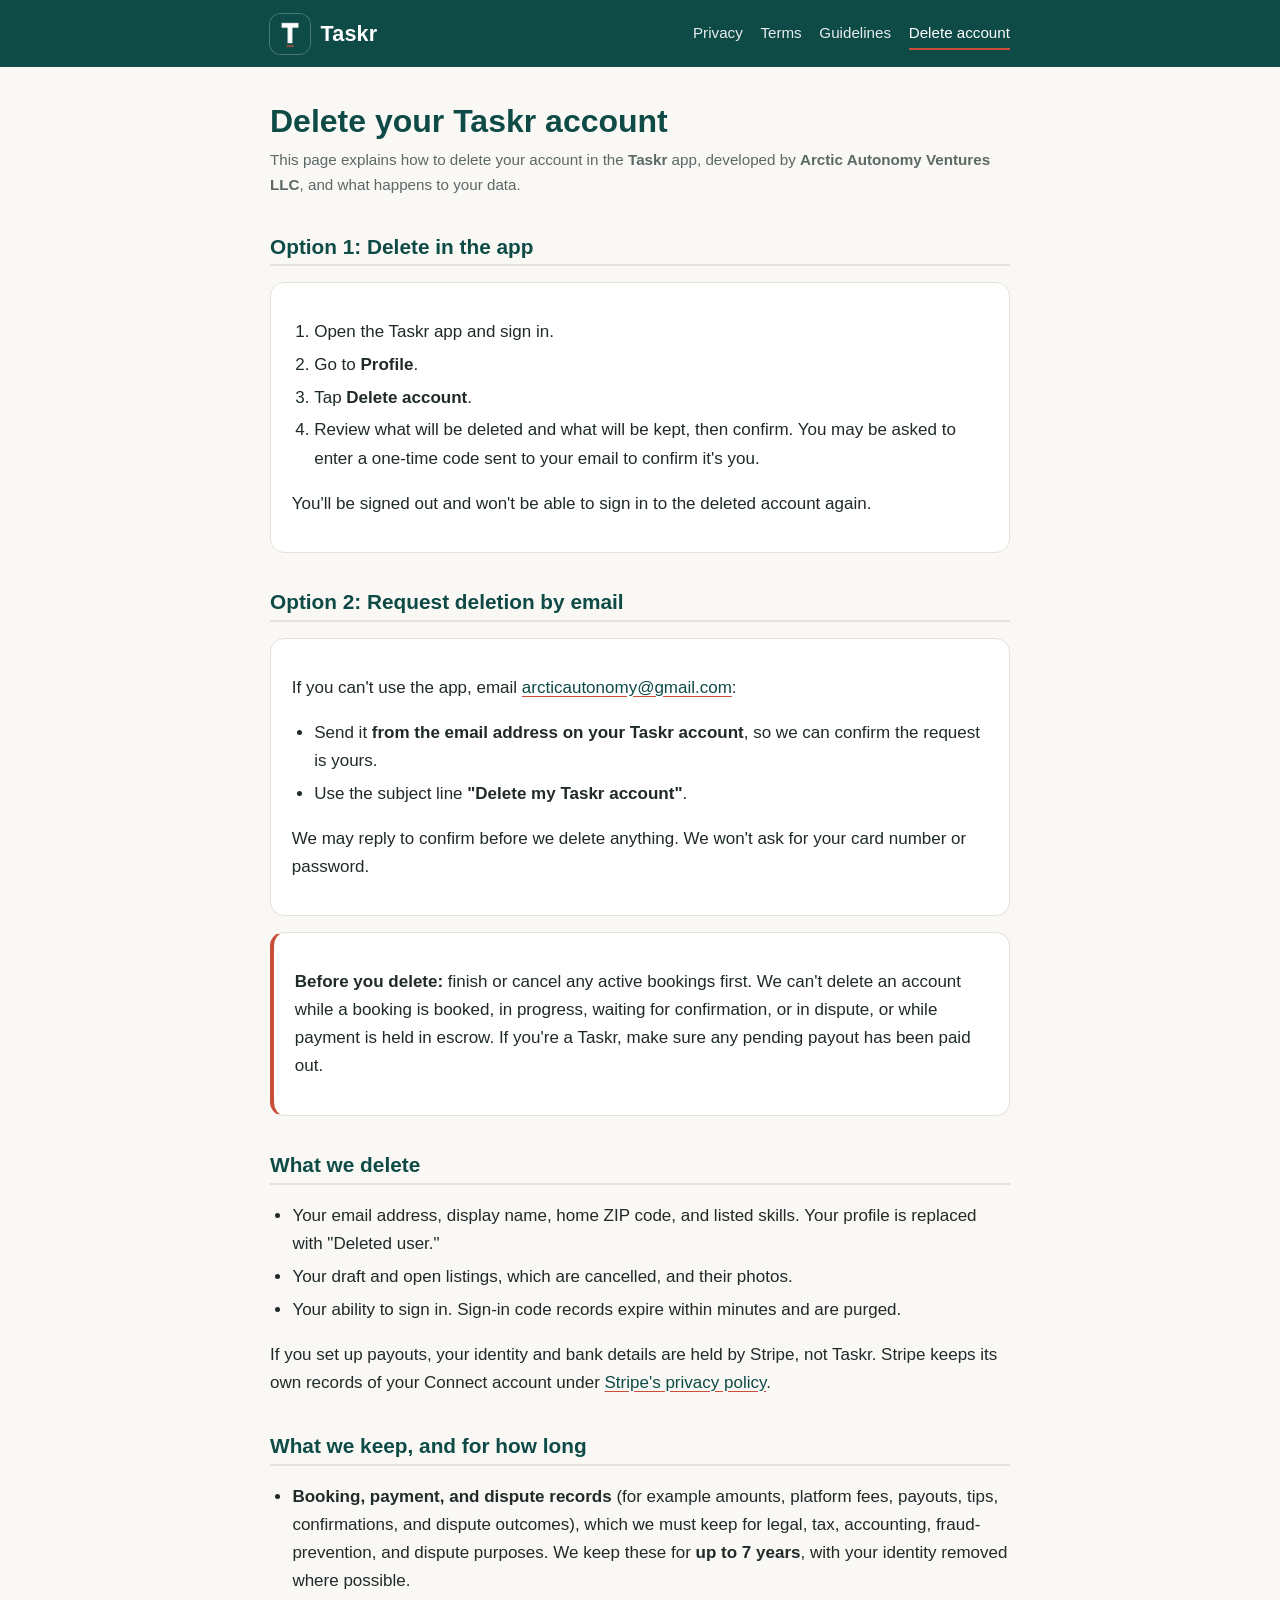
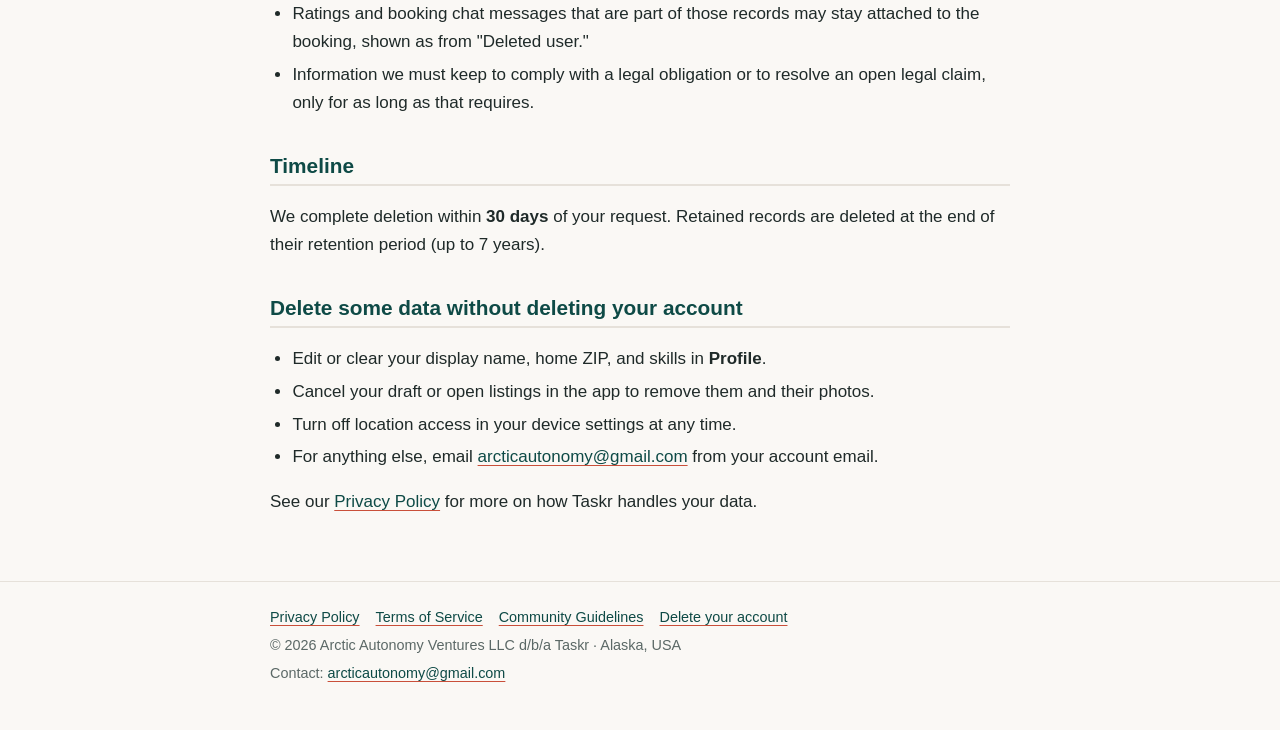
==== delete-account/index.html @ 1035c34d "Taskr public site: landing, privacy, terms, guidelines, delete-account" ====
<!doctype html>
<html lang="en">
<head>
<meta charset="utf-8">
<meta name="viewport" content="width=device-width, initial-scale=1">
<title>Delete your account | Taskr</title>
<meta name="description" content="How to delete your Taskr account and what happens to your data.">
<link rel="canonical" href="https://taskrak.com/delete-account">
<meta name="theme-color" content="#0E4A46">
<link rel="icon" href="../favicon.ico" sizes="any">
<link rel="icon" type="image/png" sizes="32x32" href="../assets/favicon-32.png">
<link rel="apple-touch-icon" href="../assets/apple-touch-icon.png">
<link rel="stylesheet" href="../assets/style.css">
</head>
<body>
<a class="skip" href="#main">Skip to content</a>
<header class="site-header">
  <div class="wrap">
    <a class="brand" href="../"><img src="../assets/logo-96.png" alt="" width="40" height="40">Taskr</a>
    <nav class="site-nav" aria-label="Site"><a href="../privacy/">Privacy</a><a href="../terms/">Terms</a><a href="../guidelines/">Guidelines</a><a href="../delete-account/" aria-current="page">Delete account</a></nav>
  </div>
</header>
<main id="main">
  <div class="wrap">

<h1>Delete your Taskr account</h1>
<p class="meta">This page explains how to delete your account in the <strong>Taskr</strong> app, developed by <strong>Arctic Autonomy Ventures LLC</strong>, and what happens to your data.</p>

<h2>Option 1: Delete in the app</h2>
<div class="card">
<ol>
  <li>Open the Taskr app and sign in.</li>
  <li>Go to <strong>Profile</strong>.</li>
  <li>Tap <strong>Delete account</strong>.</li>
  <li>Review what will be deleted and what will be kept, then confirm. You may be asked to enter a one-time code sent to your email to confirm it's you.</li>
</ol>
<p>You'll be signed out and won't be able to sign in to the deleted account again.</p>
</div>

<h2>Option 2: Request deletion by email</h2>
<div class="card">
<p>If you can't use the app, email <a href="mailto:arcticautonomy@gmail.com?subject=Delete%20my%20Taskr%20account">arcticautonomy@gmail.com</a>:</p>
<ul>
  <li>Send it <strong>from the email address on your Taskr account</strong>, so we can confirm the request is yours.</li>
  <li>Use the subject line <strong>"Delete my Taskr account"</strong>.</li>
</ul>
<p>We may reply to confirm before we delete anything. We won't ask for your card number or password.</p>
</div>

<div class="card callout">
<p><strong>Before you delete:</strong> finish or cancel any active bookings first. We can't delete an account while a booking is booked, in progress, waiting for confirmation, or in dispute, or while payment is held in escrow. If you're a Taskr, make sure any pending payout has been paid out.</p>
</div>

<h2>What we delete</h2>
<ul>
  <li>Your email address, display name, home ZIP code, and listed skills. Your profile is replaced with "Deleted user."</li>
  <li>Your draft and open listings, which are cancelled, and their photos.</li>
  <li>Your ability to sign in. Sign-in code records expire within minutes and are purged.</li>
</ul>
<p>If you set up payouts, your identity and bank details are held by Stripe, not Taskr. Stripe keeps its own records of your Connect account under <a href="https://stripe.com/privacy" rel="noopener">Stripe's privacy policy</a>.</p>

<h2>What we keep, and for how long</h2>
<ul>
  <li><strong>Booking, payment, and dispute records</strong> (for example amounts, platform fees, payouts, tips, confirmations, and dispute outcomes), which we must keep for legal, tax, accounting, fraud-prevention, and dispute purposes. We keep these for <strong>up to 7 years</strong>, with your identity removed where possible.</li>
  <li>Ratings and booking chat messages that are part of those records may stay attached to the booking, shown as from "Deleted user."</li>
  <li>Information we must keep to comply with a legal obligation or to resolve an open legal claim, only for as long as that requires.</li>
</ul>

<h2>Timeline</h2>
<p>We complete deletion within <strong>30 days</strong> of your request. Retained records are deleted at the end of their retention period (up to 7 years).</p>

<h2>Delete some data without deleting your account</h2>
<ul>
  <li>Edit or clear your display name, home ZIP, and skills in <strong>Profile</strong>.</li>
  <li>Cancel your draft or open listings in the app to remove them and their photos.</li>
  <li>Turn off location access in your device settings at any time.</li>
  <li>For anything else, email <a href="mailto:arcticautonomy@gmail.com">arcticautonomy@gmail.com</a> from your account email.</li>
</ul>

<p>See our <a href="../privacy/">Privacy Policy</a> for more on how Taskr handles your data.</p>

  </div>
</main>
<footer class="site-footer">
  <div class="wrap">
    <nav aria-label="Footer"><a href="../privacy/">Privacy Policy</a><a href="../terms/">Terms of Service</a><a href="../guidelines/">Community Guidelines</a><a href="../delete-account/">Delete your account</a></nav>
    <p>&copy; 2026 Arctic Autonomy Ventures LLC d/b/a Taskr &middot; Alaska, USA</p>
    <p>Contact: <a href="mailto:arcticautonomy@gmail.com">arcticautonomy@gmail.com</a></p>
  </div>
</footer>
</body>
</html>
---- assets/style.css ----
:root{
  --teal:#0E4A46; --teal-dark:#0a3835; --coral:#C94F3A;
  --ink:#1f2a29; --muted:#5b6866; --bg:#faf8f5; --card:#ffffff; --line:#e6e1da;
}
*{box-sizing:border-box}
html{-webkit-text-size-adjust:100%}
body{margin:0;background:var(--bg);color:var(--ink);
  font-family:-apple-system,BlinkMacSystemFont,"Segoe UI",Roboto,"Helvetica Neue",Arial,sans-serif;
  font-size:17px;line-height:1.65}
a{color:var(--teal);text-decoration-color:var(--coral);text-underline-offset:3px}
a:hover{color:var(--coral)}
.skip{position:absolute;left:-999px}
.skip:focus{left:1rem;top:1rem;background:#fff;padding:.5rem 1rem;z-index:10}
.site-header{background:var(--teal);color:#fff}
.site-header .wrap{display:flex;align-items:center;justify-content:space-between;gap:1rem;flex-wrap:wrap;padding-top:.85rem;padding-bottom:.85rem}
.brand{display:flex;align-items:center;gap:.65rem;color:#fff;text-decoration:none;font-weight:700;font-size:1.35rem;letter-spacing:.2px}
.brand:hover{color:#fff}
.brand img{width:40px;height:40px;border-radius:11px;box-shadow:0 0 0 1px rgba(255,255,255,.25)}
.site-nav{display:flex;gap:1.1rem;flex-wrap:wrap}
.site-nav a{color:#fff;text-decoration:none;font-size:.95rem;opacity:.9;padding:.2rem 0;border-bottom:2px solid transparent}
.site-nav a:hover,.site-nav a[aria-current=page]{opacity:1;border-bottom-color:var(--coral)}
.wrap{max-width:780px;margin:0 auto;padding-left:1.25rem;padding-right:1.25rem}
main{padding:2rem 0 3rem}
h1{font-size:2rem;line-height:1.2;margin:.2rem 0 .4rem;color:var(--teal)}
h2{font-size:1.3rem;line-height:1.3;margin:2.2rem 0 .6rem;color:var(--teal);padding-bottom:.3rem;border-bottom:2px solid var(--line)}
h3{font-size:1.05rem;margin:1.4rem 0 .4rem}
h1+.meta{margin-top:0}
.meta{color:var(--muted);font-size:.95rem;margin:.2rem 0 1.5rem}
.meta p{margin:.1rem 0}
ul,ol{padding-left:1.4rem}
li{margin:.3rem 0}
.card{background:var(--card);border:1px solid var(--line);border-radius:14px;padding:1.1rem 1.3rem;margin:1rem 0}
.callout{border-left:4px solid var(--coral)}
.caps{text-transform:none}
.hero{text-align:center;padding:1.5rem 0 1rem}
.hero img{width:112px;height:112px;border-radius:28px;box-shadow:0 6px 20px rgba(14,74,70,.25)}
.hero h1{font-size:2.3rem;margin-top:1rem}
.hero p.lead{font-size:1.15rem;color:var(--muted);max-width:560px;margin:.4rem auto 0}
.links{display:grid;grid-template-columns:repeat(auto-fit,minmax(200px,1fr));gap:1rem;margin:2rem 0}
.links a{display:block;background:var(--card);border:1px solid var(--line);border-radius:14px;padding:1rem 1.2rem;text-decoration:none;color:var(--ink)}
.links a strong{display:block;color:var(--teal);font-size:1.05rem;margin-bottom:.2rem}
.links a span{color:var(--muted);font-size:.93rem}
.links a:hover{border-color:var(--coral)}
.site-footer{border-top:1px solid var(--line);color:var(--muted);font-size:.9rem;padding:1.5rem 0 2.5rem}
.site-footer p{margin:.25rem 0}
.site-footer nav a{margin-right:1rem}
@media (max-width:520px){
  body{font-size:16px}
  h1{font-size:1.65rem}
  .hero h1{font-size:1.9rem}
  .site-nav{gap:.85rem}
}
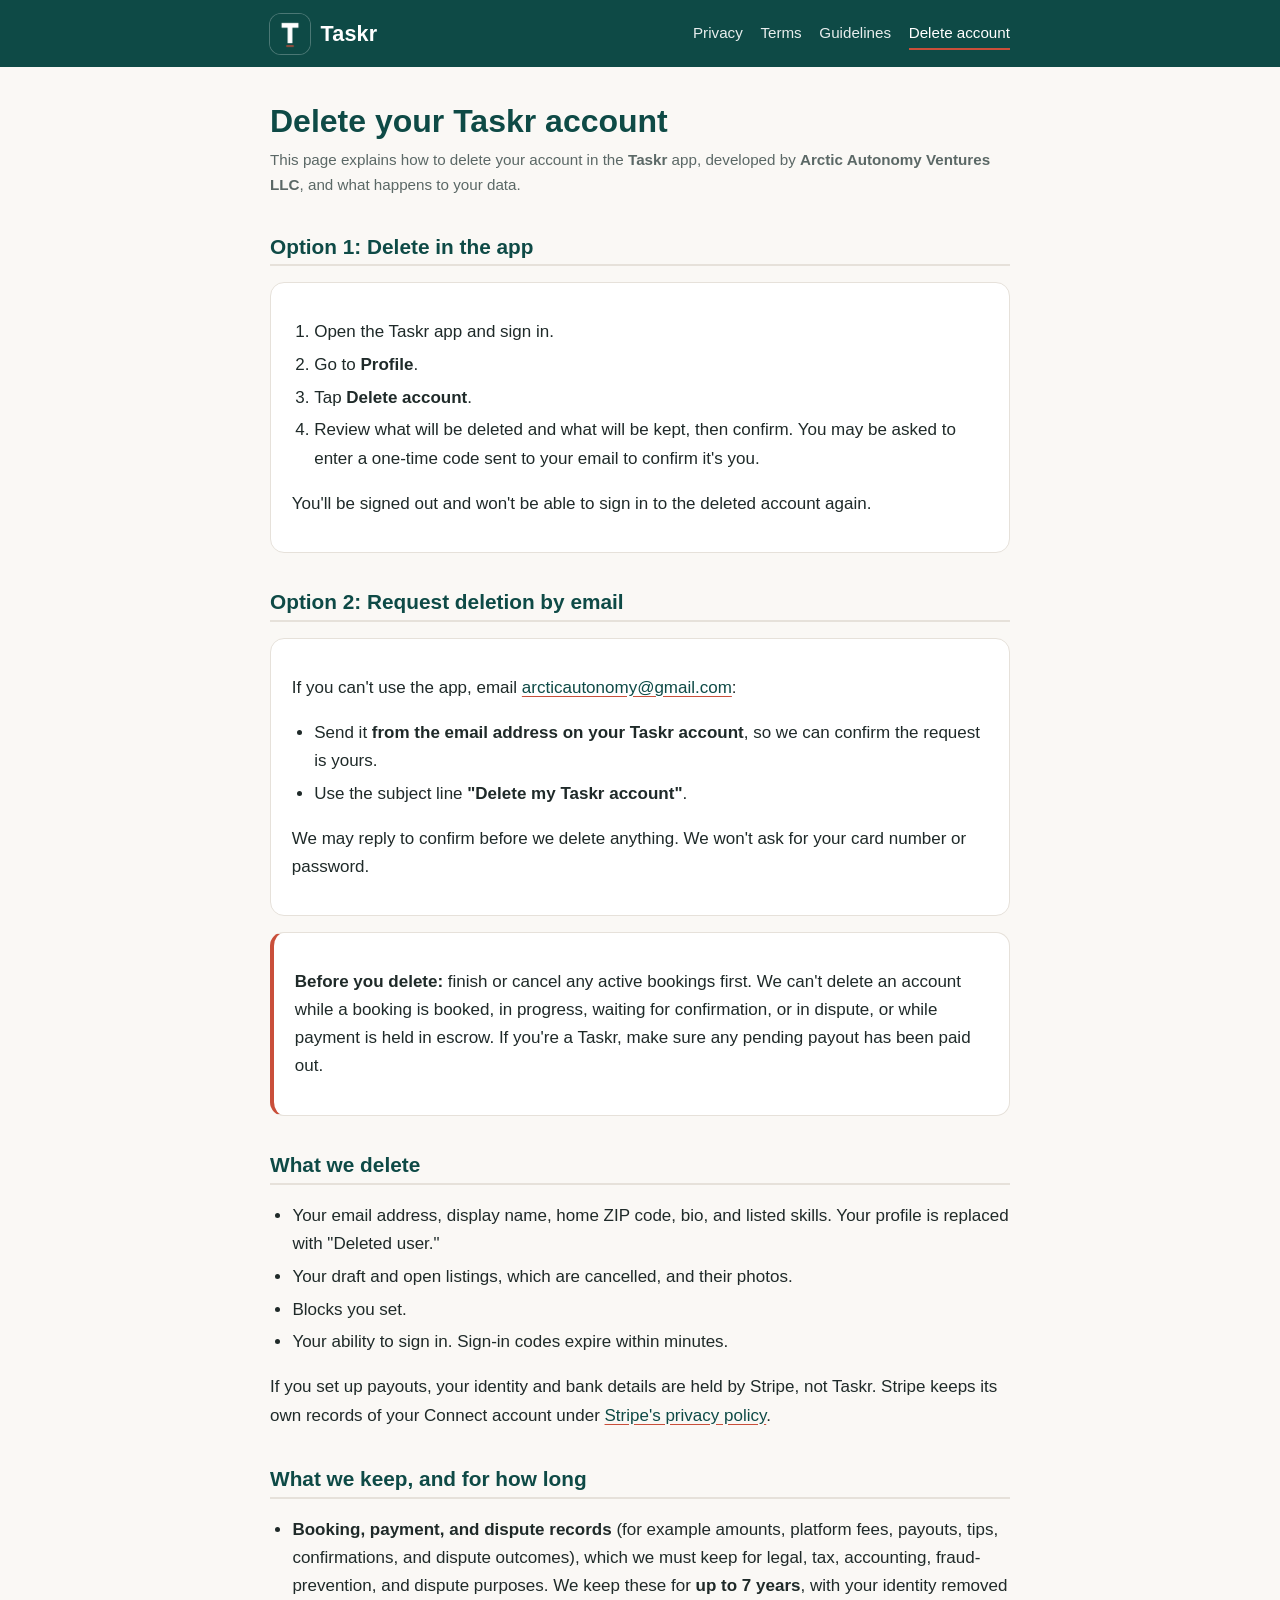
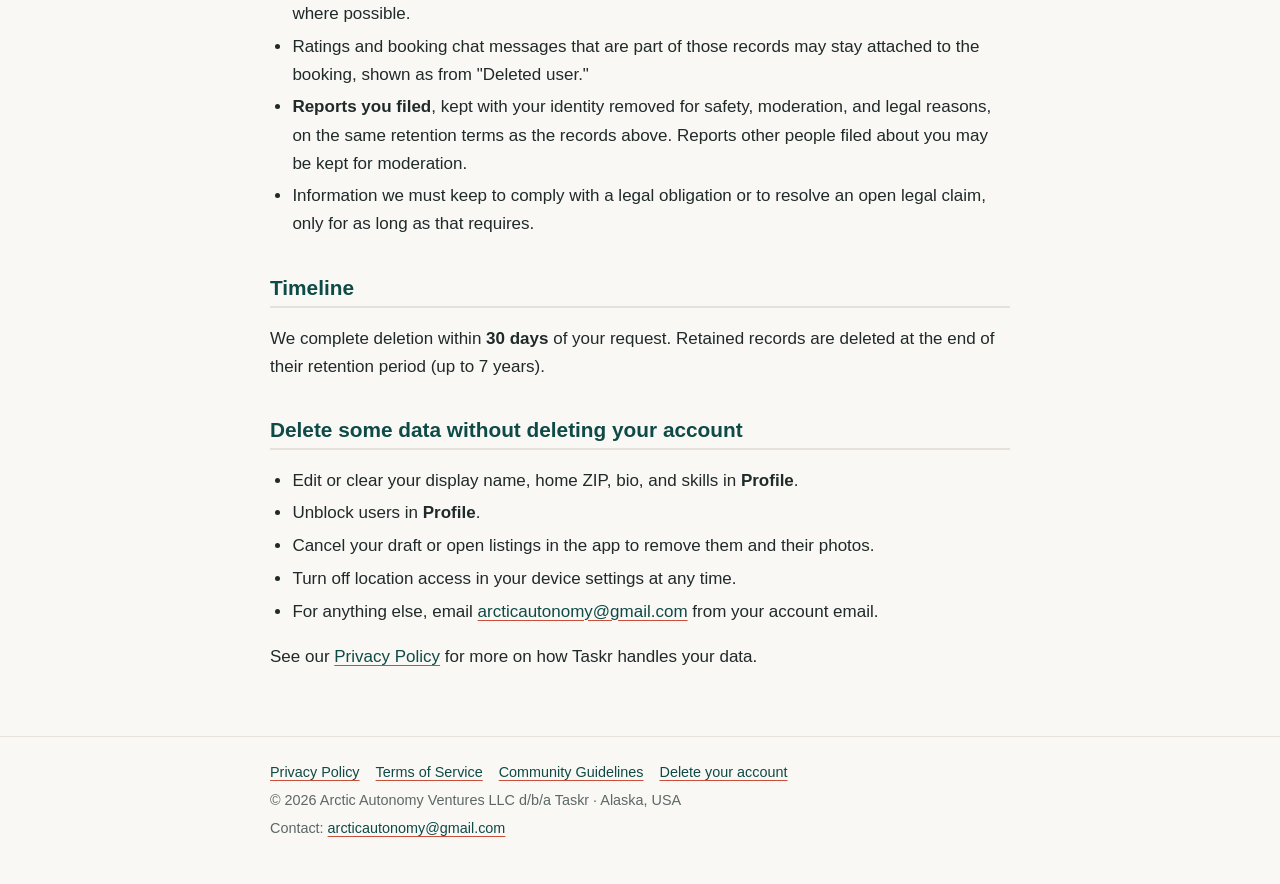
==== commit 2b6c6d15: "Privacy/terms/guidelines: approximate location, search/ZIP, reports & blocks, sign-in-only emails, v" ====
--- a/delete-account/index.html
+++ b/delete-account/index.html
@@ -53,9 +53,10 @@
 
 <h2>What we delete</h2>
 <ul>
-  <li>Your email address, display name, home ZIP code, and listed skills. Your profile is replaced with "Deleted user."</li>
+  <li>Your email address, display name, home ZIP code, bio, and listed skills. Your profile is replaced with "Deleted user."</li>
   <li>Your draft and open listings, which are cancelled, and their photos.</li>
-  <li>Your ability to sign in. Sign-in code records expire within minutes and are purged.</li>
+  <li>Blocks you set.</li>
+  <li>Your ability to sign in. Sign-in codes expire within minutes.</li>
 </ul>
 <p>If you set up payouts, your identity and bank details are held by Stripe, not Taskr. Stripe keeps its own records of your Connect account under <a href="https://stripe.com/privacy" rel="noopener">Stripe's privacy policy</a>.</p>
 
@@ -63,6 +64,7 @@
 <ul>
   <li><strong>Booking, payment, and dispute records</strong> (for example amounts, platform fees, payouts, tips, confirmations, and dispute outcomes), which we must keep for legal, tax, accounting, fraud-prevention, and dispute purposes. We keep these for <strong>up to 7 years</strong>, with your identity removed where possible.</li>
   <li>Ratings and booking chat messages that are part of those records may stay attached to the booking, shown as from "Deleted user."</li>
+  <li><strong>Reports you filed</strong>, kept with your identity removed for safety, moderation, and legal reasons, on the same retention terms as the records above. Reports other people filed about you may be kept for moderation.</li>
   <li>Information we must keep to comply with a legal obligation or to resolve an open legal claim, only for as long as that requires.</li>
 </ul>
 
@@ -71,7 +73,8 @@
 
 <h2>Delete some data without deleting your account</h2>
 <ul>
-  <li>Edit or clear your display name, home ZIP, and skills in <strong>Profile</strong>.</li>
+  <li>Edit or clear your display name, home ZIP, bio, and skills in <strong>Profile</strong>.</li>
+  <li>Unblock users in <strong>Profile</strong>.</li>
   <li>Cancel your draft or open listings in the app to remove them and their photos.</li>
   <li>Turn off location access in your device settings at any time.</li>
   <li>For anything else, email <a href="mailto:arcticautonomy@gmail.com">arcticautonomy@gmail.com</a> from your account email.</li>
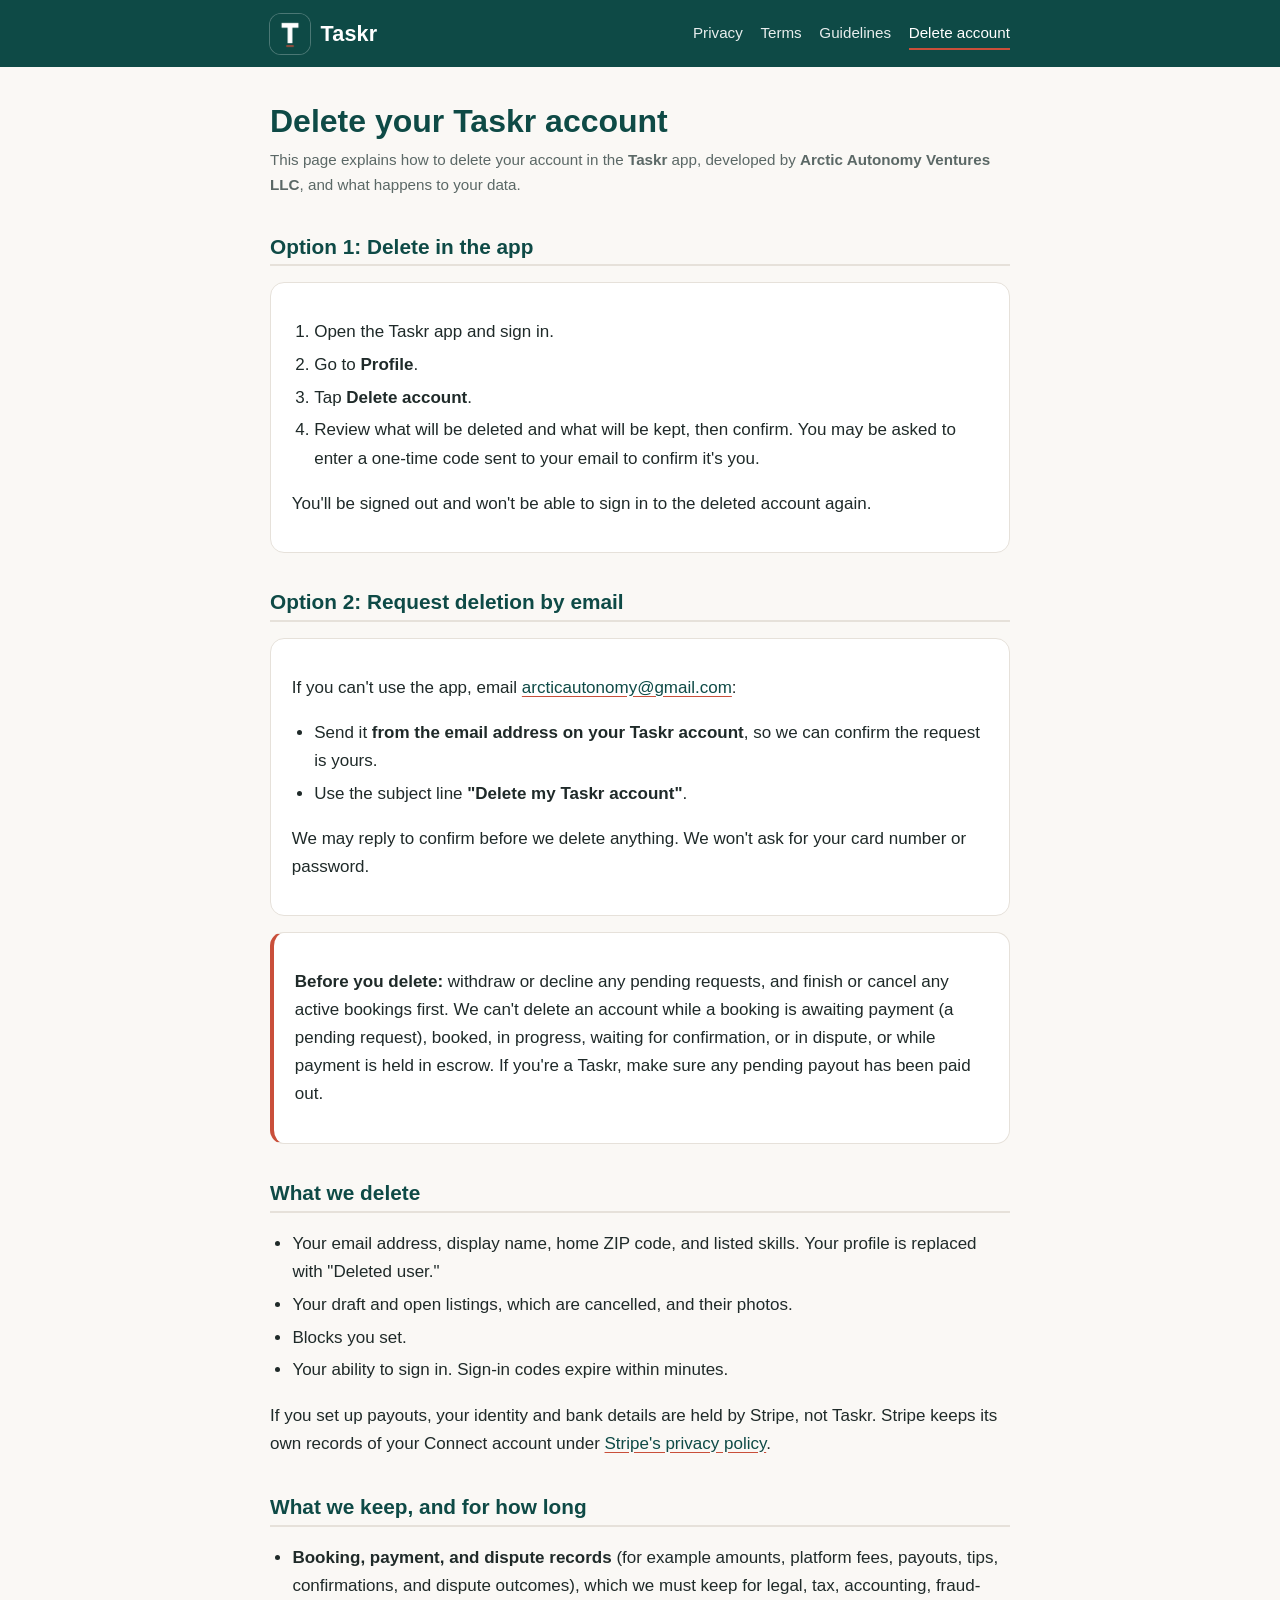
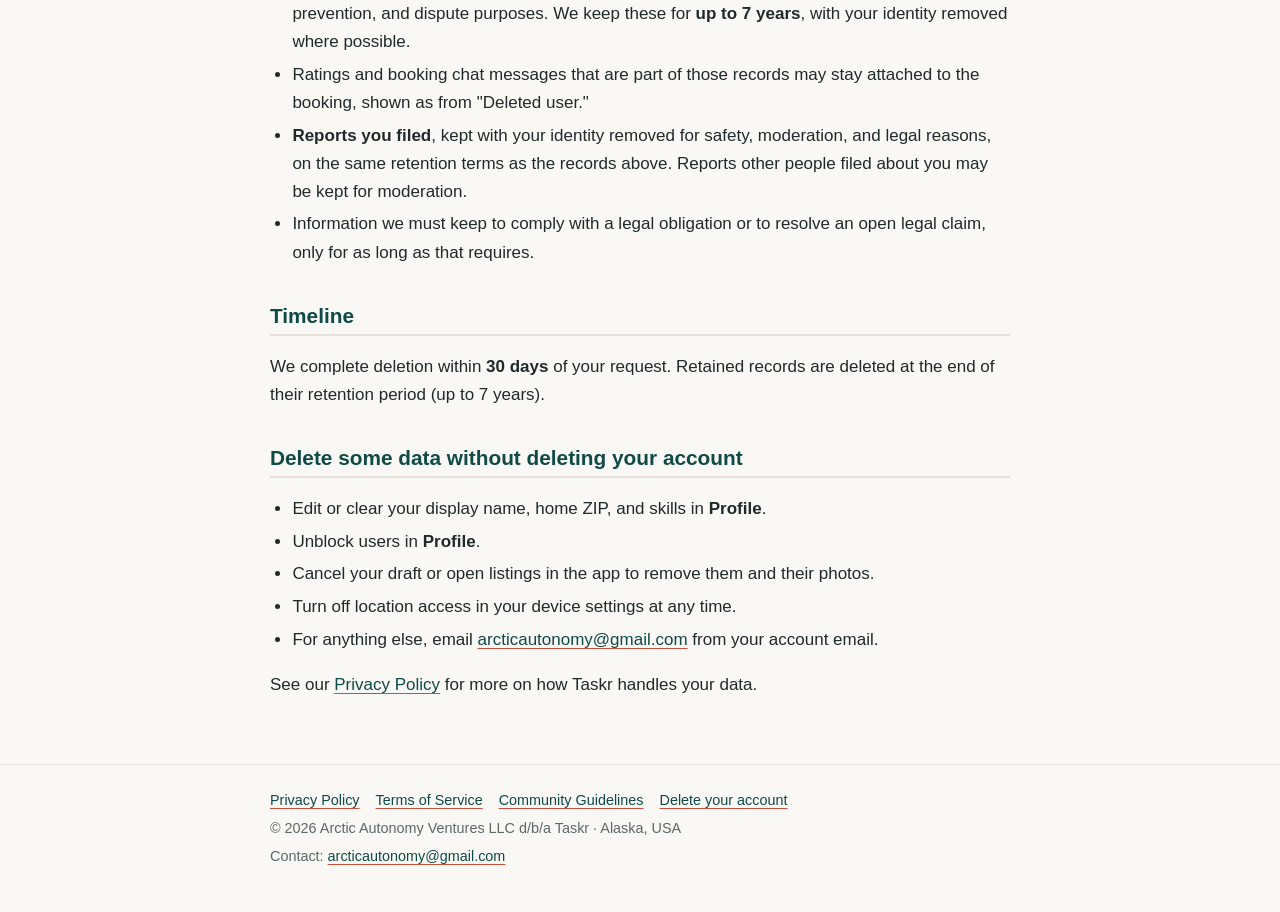
==== commit 66875fd6: "Terms §2 locked booking flow (request, Seeker pays to confirm, withdraw/decline/24h expiry, 48h rele" ====
--- a/delete-account/index.html
+++ b/delete-account/index.html
@@ -48,12 +48,12 @@
 </div>
 
 <div class="card callout">
-<p><strong>Before you delete:</strong> finish or cancel any active bookings first. We can't delete an account while a booking is booked, in progress, waiting for confirmation, or in dispute, or while payment is held in escrow. If you're a Taskr, make sure any pending payout has been paid out.</p>
+<p><strong>Before you delete:</strong> withdraw or decline any pending requests, and finish or cancel any active bookings first. We can't delete an account while a booking is awaiting payment (a pending request), booked, in progress, waiting for confirmation, or in dispute, or while payment is held in escrow. If you're a Taskr, make sure any pending payout has been paid out.</p>
 </div>
 
 <h2>What we delete</h2>
 <ul>
-  <li>Your email address, display name, home ZIP code, bio, and listed skills. Your profile is replaced with "Deleted user."</li>
+  <li>Your email address, display name, home ZIP code, and listed skills. Your profile is replaced with "Deleted user."</li>
   <li>Your draft and open listings, which are cancelled, and their photos.</li>
   <li>Blocks you set.</li>
   <li>Your ability to sign in. Sign-in codes expire within minutes.</li>
@@ -73,7 +73,7 @@
 
 <h2>Delete some data without deleting your account</h2>
 <ul>
-  <li>Edit or clear your display name, home ZIP, bio, and skills in <strong>Profile</strong>.</li>
+  <li>Edit or clear your display name, home ZIP, and skills in <strong>Profile</strong>.</li>
   <li>Unblock users in <strong>Profile</strong>.</li>
   <li>Cancel your draft or open listings in the app to remove them and their photos.</li>
   <li>Turn off location access in your device settings at any time.</li>
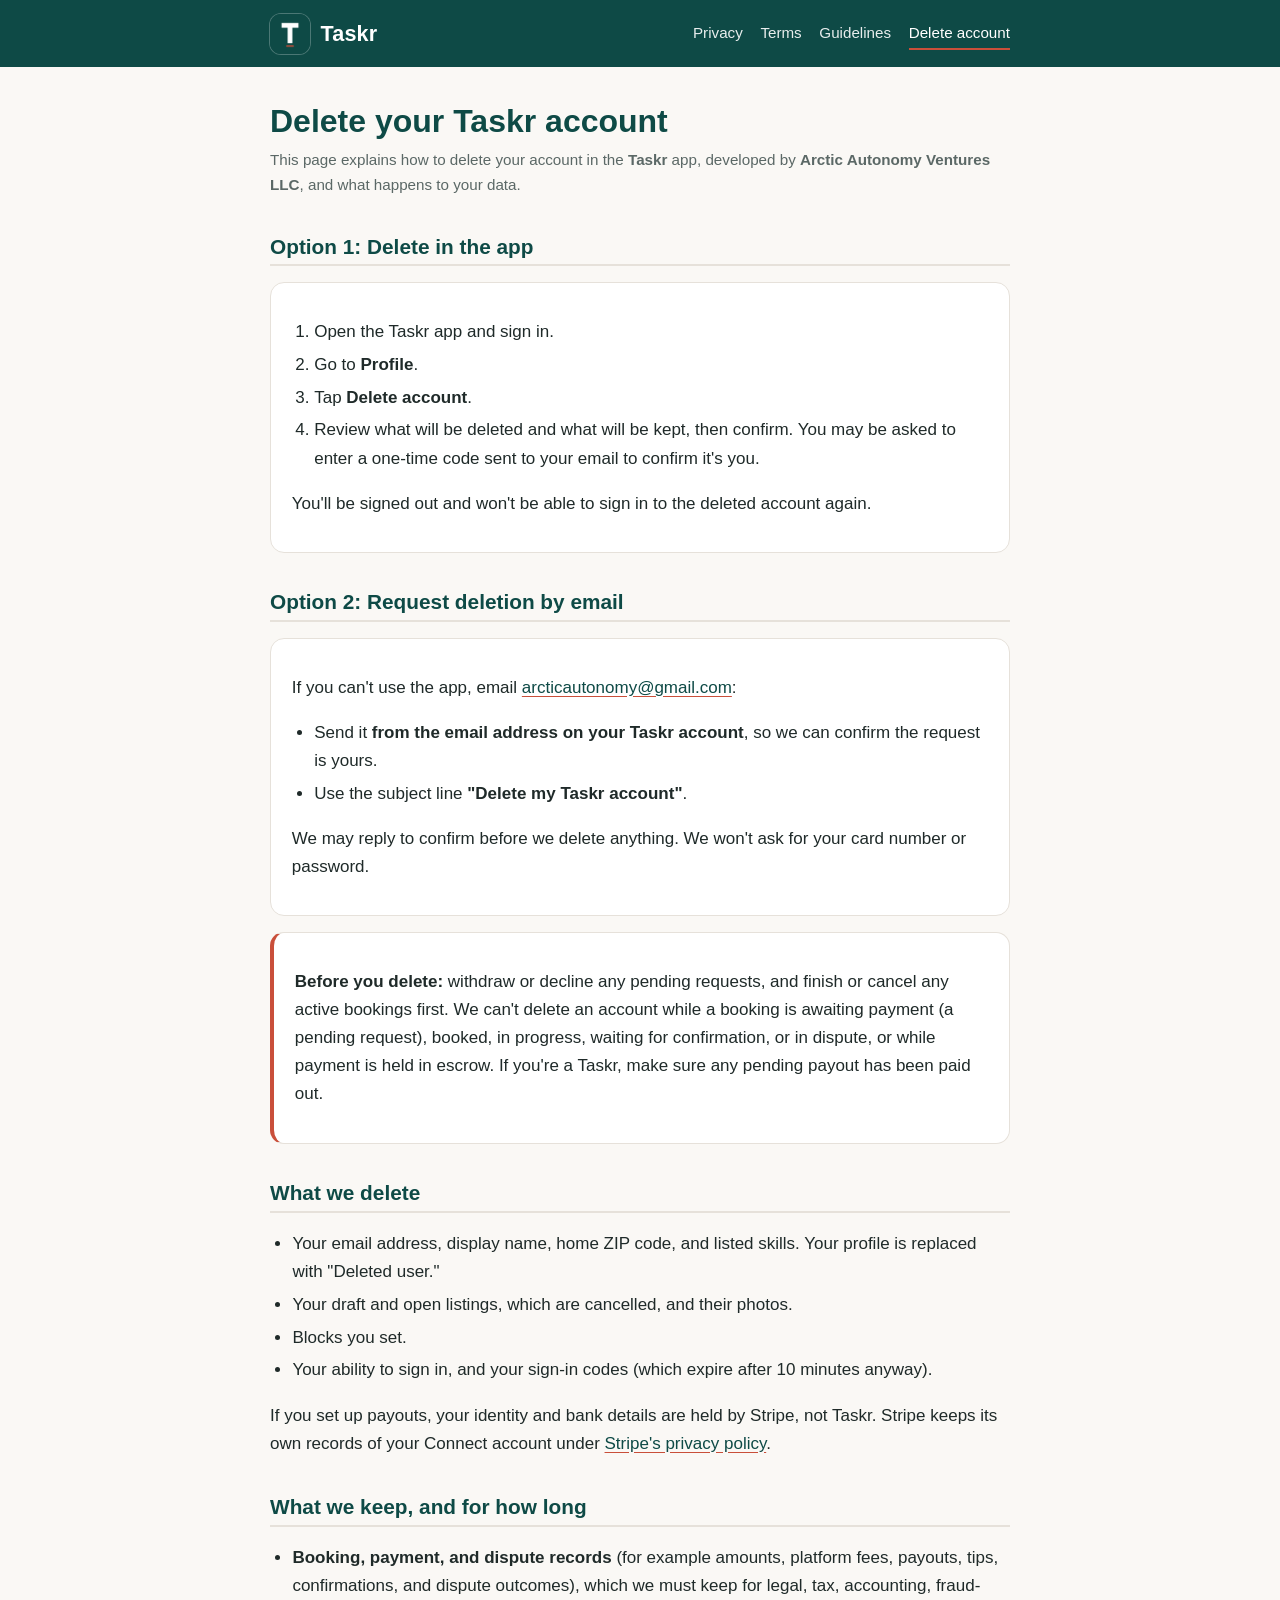
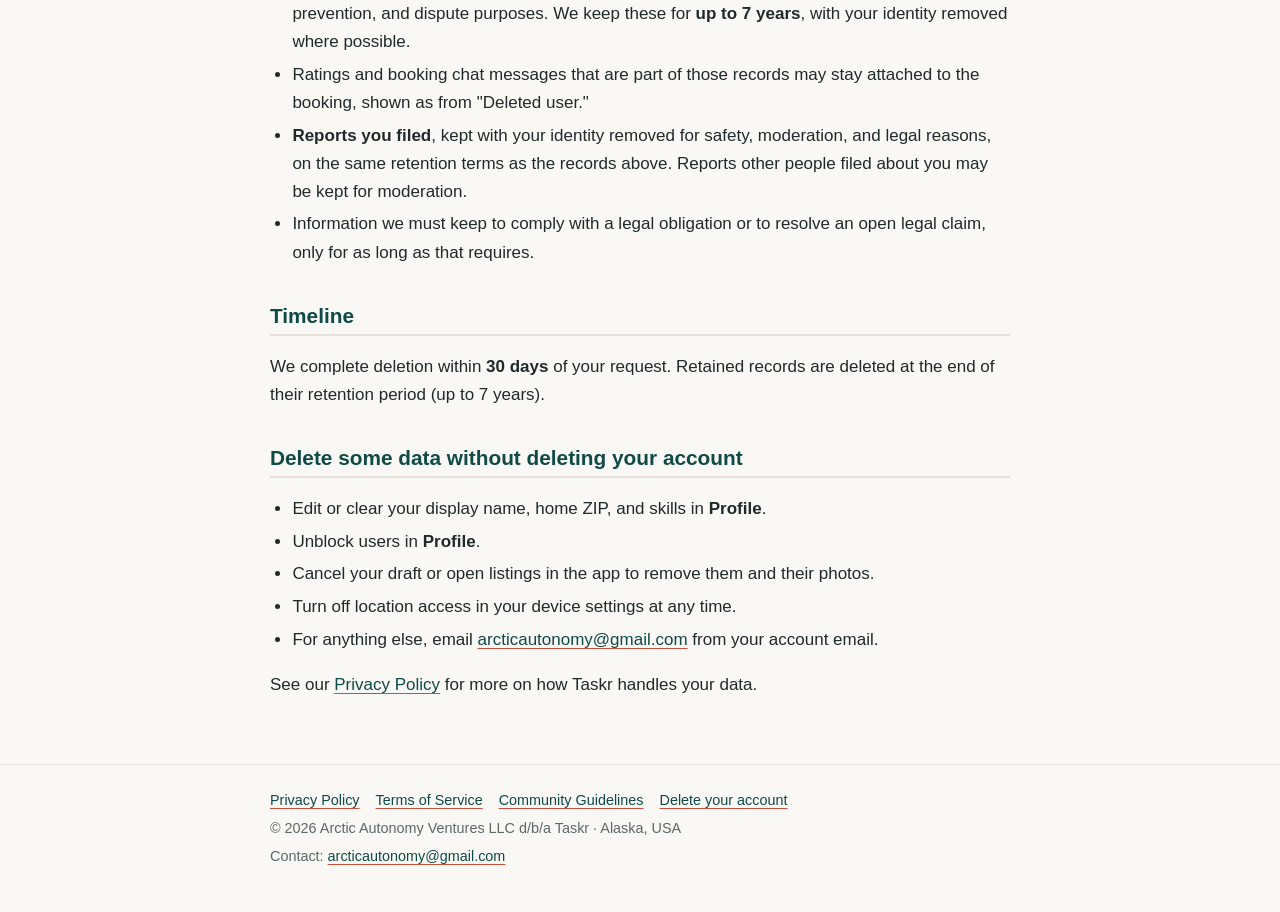
==== commit 7303230e: "Privacy/delete-account: sign-in codes expire after 10 minutes; deleted with account" ====
--- a/delete-account/index.html
+++ b/delete-account/index.html
@@ -56,7 +56,7 @@
   <li>Your email address, display name, home ZIP code, and listed skills. Your profile is replaced with "Deleted user."</li>
   <li>Your draft and open listings, which are cancelled, and their photos.</li>
   <li>Blocks you set.</li>
-  <li>Your ability to sign in. Sign-in codes expire within minutes.</li>
+  <li>Your ability to sign in, and your sign-in codes (which expire after 10 minutes anyway).</li>
 </ul>
 <p>If you set up payouts, your identity and bank details are held by Stripe, not Taskr. Stripe keeps its own records of your Connect account under <a href="https://stripe.com/privacy" rel="noopener">Stripe's privacy policy</a>.</p>
 
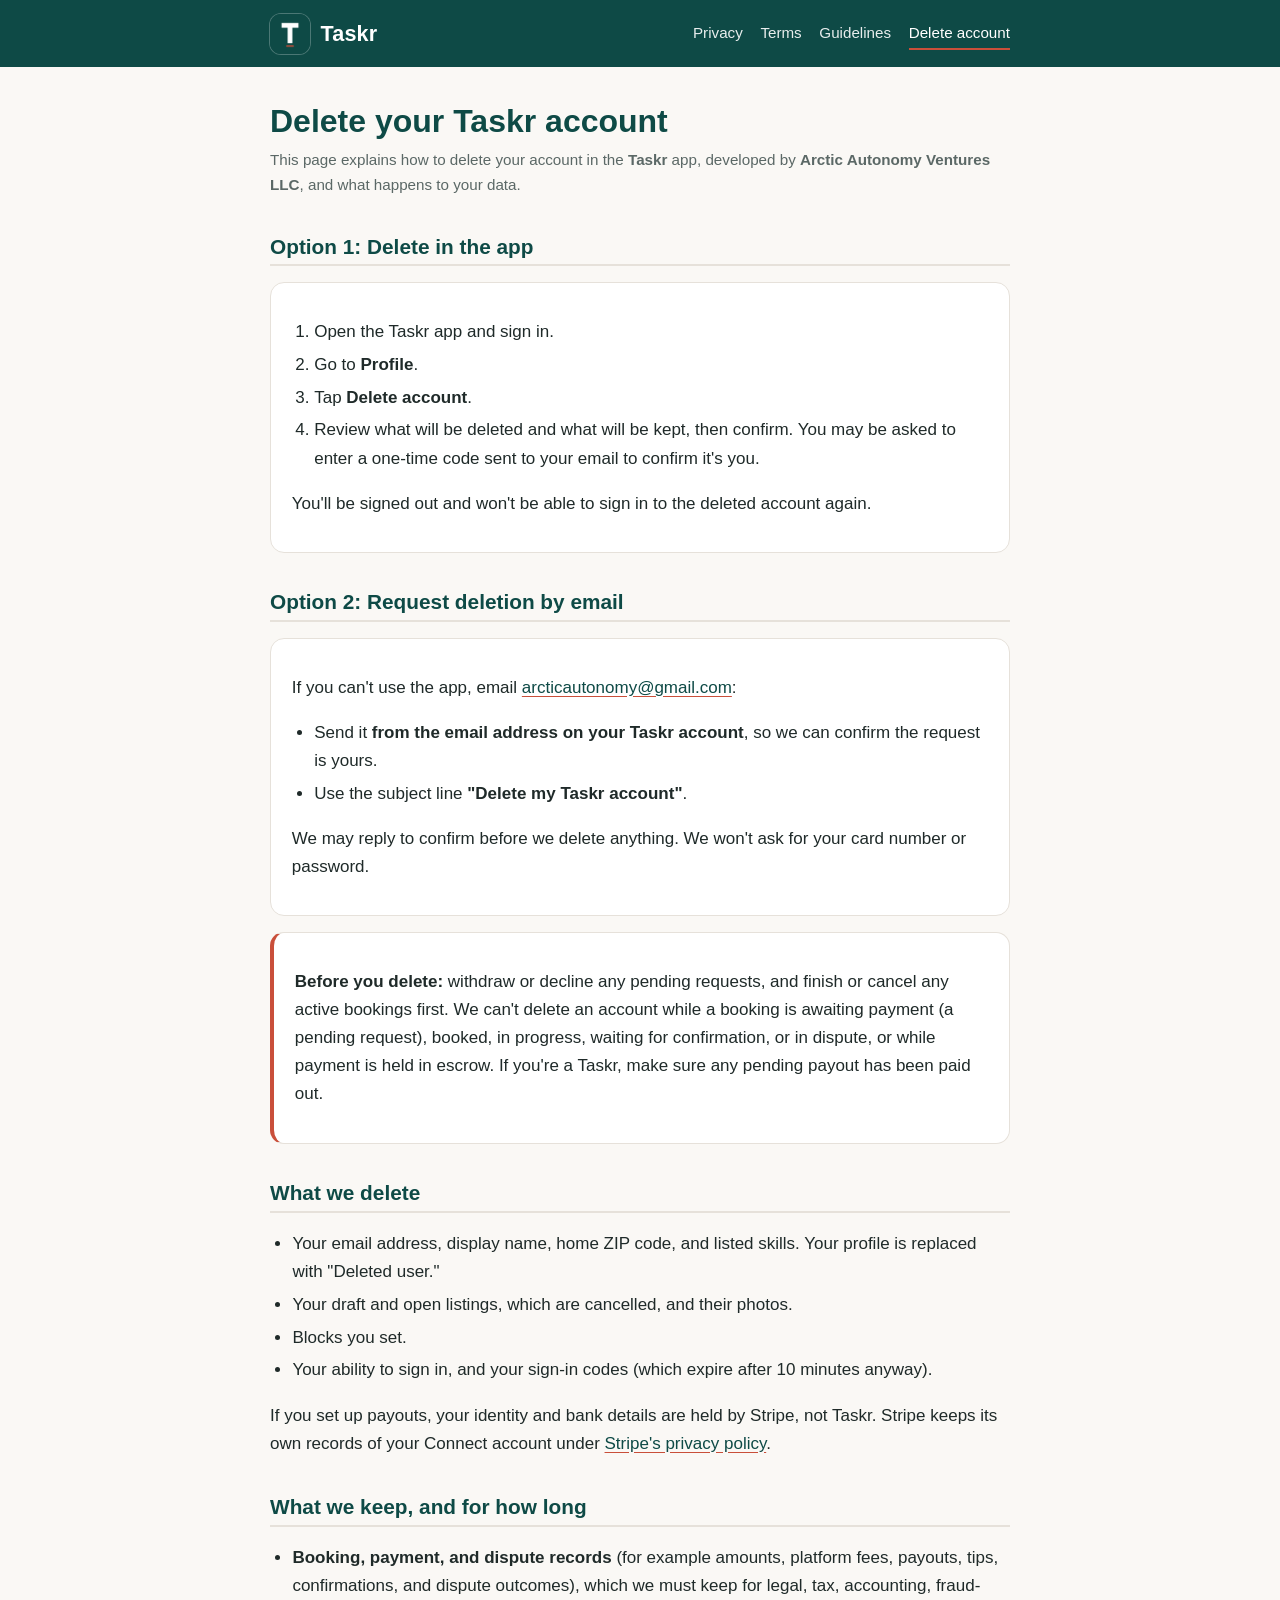
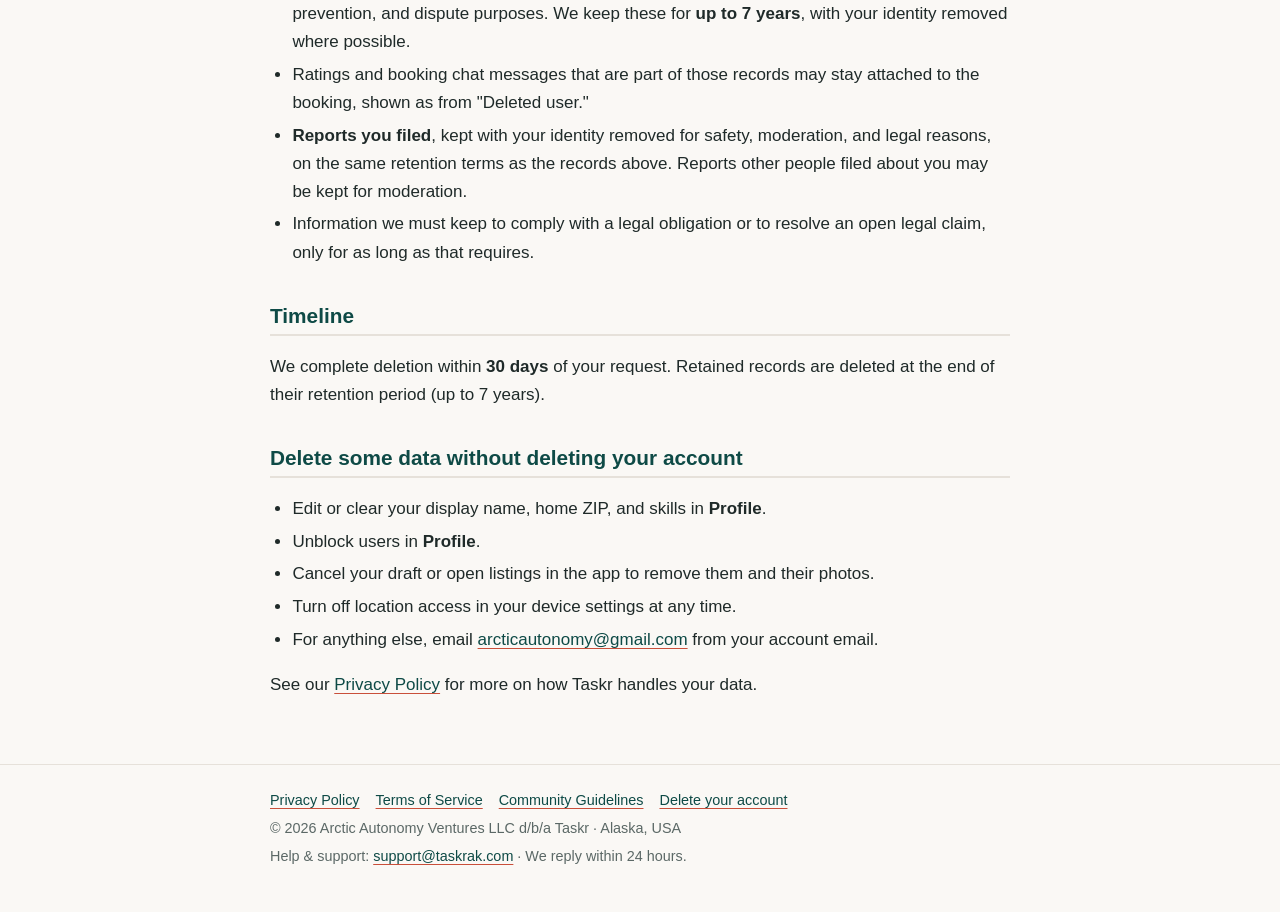
==== commit dbde8d8e: "Add support@taskrak.com to footer and home page (F5)" ====
--- a/delete-account/index.html
+++ b/delete-account/index.html
@@ -88,7 +88,7 @@
   <div class="wrap">
     <nav aria-label="Footer"><a href="../privacy/">Privacy Policy</a><a href="../terms/">Terms of Service</a><a href="../guidelines/">Community Guidelines</a><a href="../delete-account/">Delete your account</a></nav>
     <p>&copy; 2026 Arctic Autonomy Ventures LLC d/b/a Taskr &middot; Alaska, USA</p>
-    <p>Contact: <a href="mailto:arcticautonomy@gmail.com">arcticautonomy@gmail.com</a></p>
+    <p>Help &amp; support: <a href="mailto:support@taskrak.com">support@taskrak.com</a> &middot; We reply within 24 hours.</p>
   </div>
 </footer>
 </body>
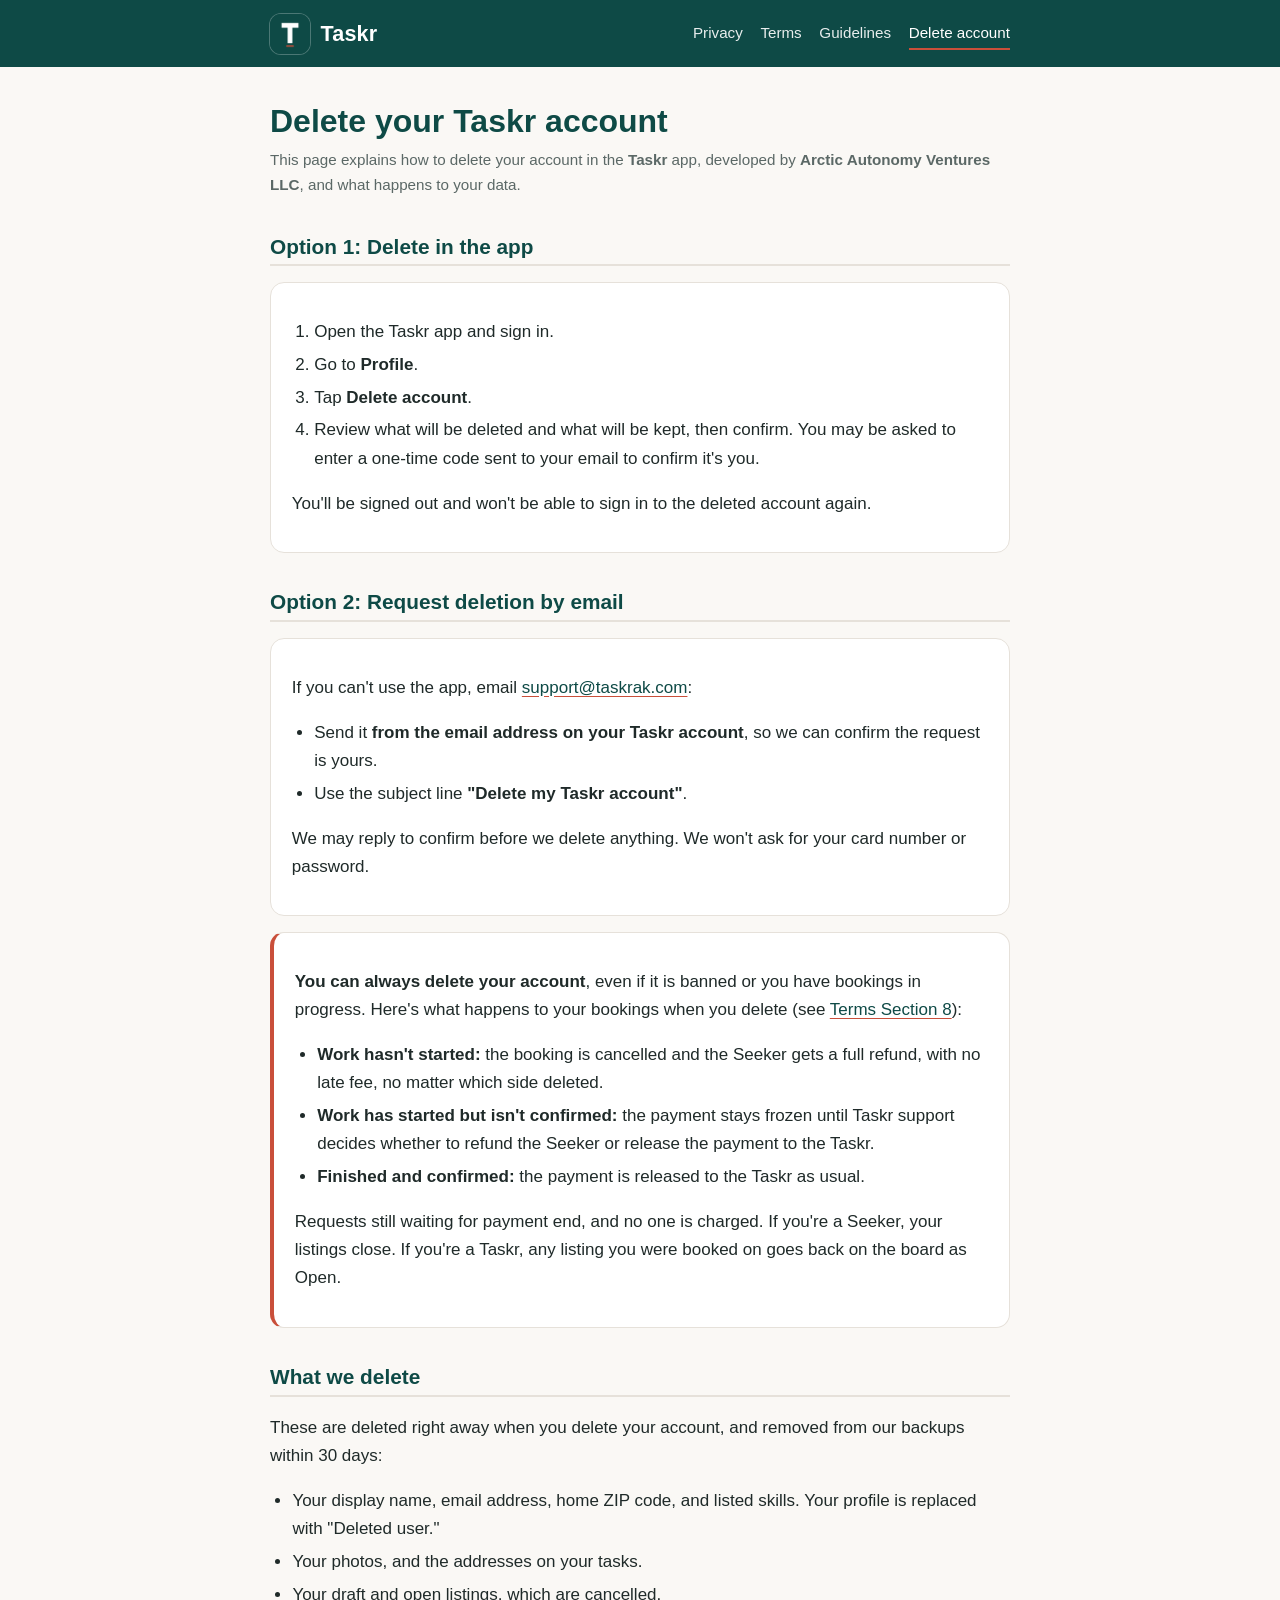
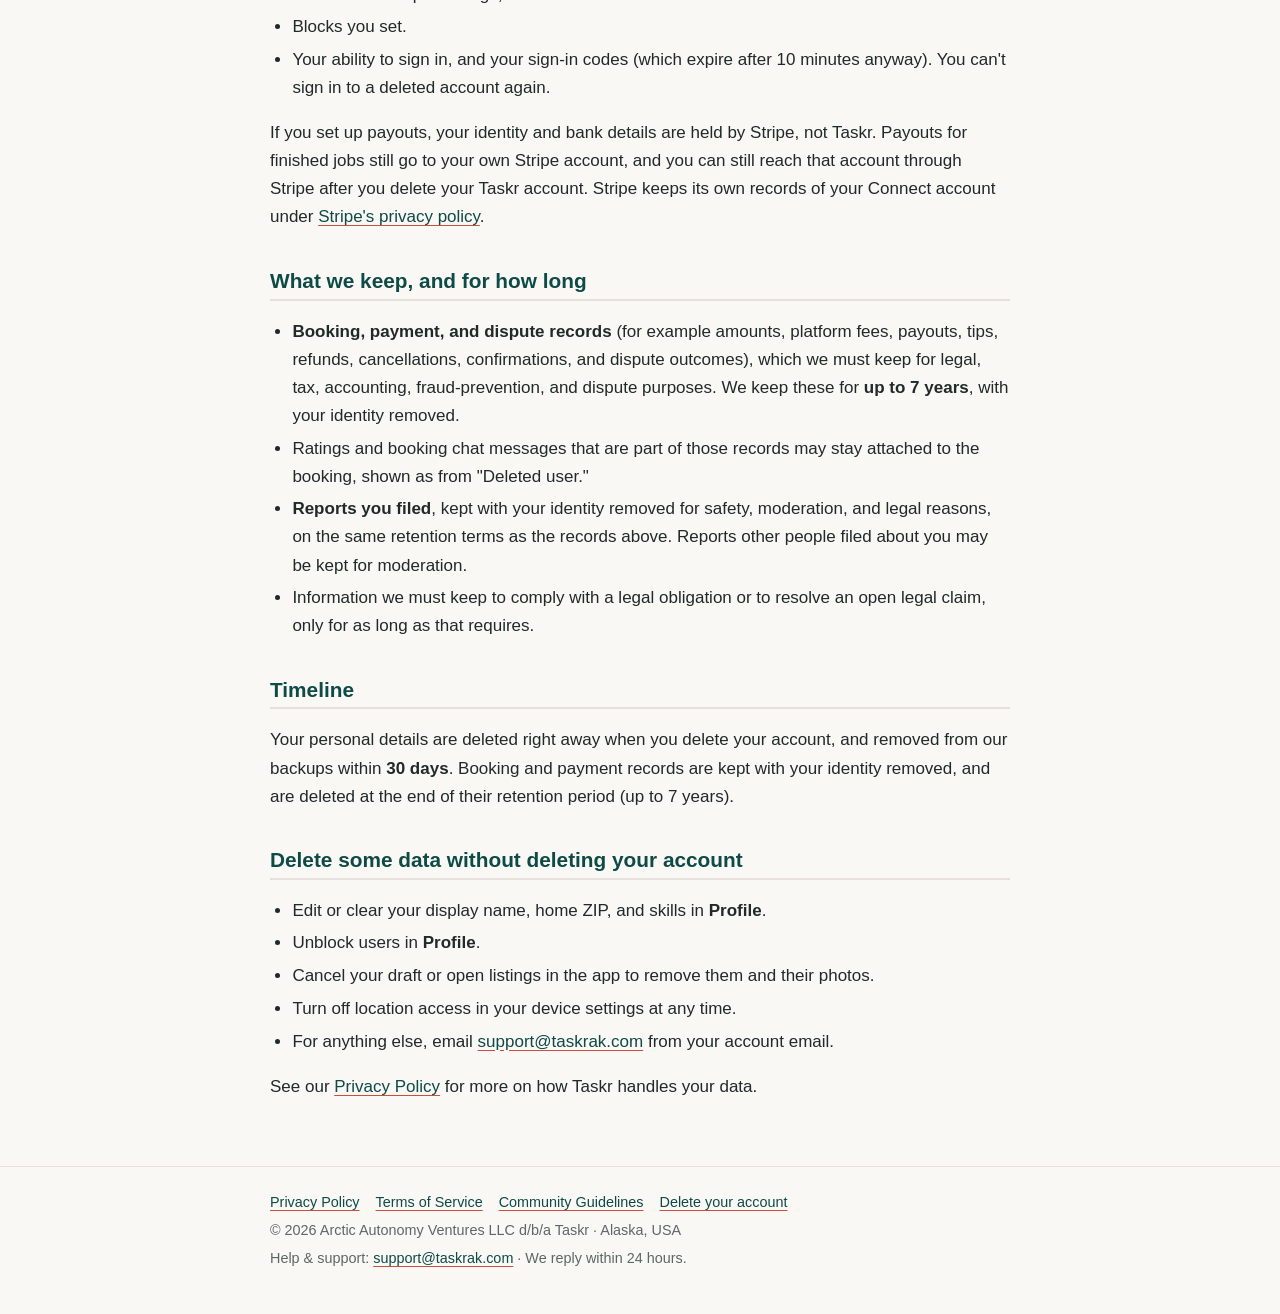
==== commit d8514b86: "F6: final Terms, Privacy, Guidelines, Delete-account text (terms-final.md)" ====
--- a/delete-account/index.html
+++ b/delete-account/index.html
@@ -39,7 +39,7 @@
 
 <h2>Option 2: Request deletion by email</h2>
 <div class="card">
-<p>If you can't use the app, email <a href="mailto:arcticautonomy@gmail.com?subject=Delete%20my%20Taskr%20account">arcticautonomy@gmail.com</a>:</p>
+<p>If you can't use the app, email <a href="mailto:support@taskrak.com?subject=Delete%20my%20Taskr%20account">support@taskrak.com</a>:</p>
 <ul>
   <li>Send it <strong>from the email address on your Taskr account</strong>, so we can confirm the request is yours.</li>
   <li>Use the subject line <strong>"Delete my Taskr account"</strong>.</li>
@@ -48,28 +48,36 @@
 </div>
 
 <div class="card callout">
-<p><strong>Before you delete:</strong> withdraw or decline any pending requests, and finish or cancel any active bookings first. We can't delete an account while a booking is awaiting payment (a pending request), booked, in progress, waiting for confirmation, or in dispute, or while payment is held in escrow. If you're a Taskr, make sure any pending payout has been paid out.</p>
+<p><strong>You can always delete your account</strong>, even if it is banned or you have bookings in progress. Here's what happens to your bookings when you delete (see <a href="../terms/">Terms Section 8</a>):</p>
+<ul>
+  <li><strong>Work hasn't started:</strong> the booking is cancelled and the Seeker gets a full refund, with no late fee, no matter which side deleted.</li>
+  <li><strong>Work has started but isn't confirmed:</strong> the payment stays frozen until Taskr support decides whether to refund the Seeker or release the payment to the Taskr.</li>
+  <li><strong>Finished and confirmed:</strong> the payment is released to the Taskr as usual.</li>
+</ul>
+<p>Requests still waiting for payment end, and no one is charged. If you're a Seeker, your listings close. If you're a Taskr, any listing you were booked on goes back on the board as Open.</p>
 </div>
 
 <h2>What we delete</h2>
+<p>These are deleted right away when you delete your account, and removed from our backups within 30 days:</p>
 <ul>
-  <li>Your email address, display name, home ZIP code, and listed skills. Your profile is replaced with "Deleted user."</li>
-  <li>Your draft and open listings, which are cancelled, and their photos.</li>
+  <li>Your display name, email address, home ZIP code, and listed skills. Your profile is replaced with "Deleted user."</li>
+  <li>Your photos, and the addresses on your tasks.</li>
+  <li>Your draft and open listings, which are cancelled.</li>
   <li>Blocks you set.</li>
-  <li>Your ability to sign in, and your sign-in codes (which expire after 10 minutes anyway).</li>
+  <li>Your ability to sign in, and your sign-in codes (which expire after 10 minutes anyway). You can't sign in to a deleted account again.</li>
 </ul>
-<p>If you set up payouts, your identity and bank details are held by Stripe, not Taskr. Stripe keeps its own records of your Connect account under <a href="https://stripe.com/privacy" rel="noopener">Stripe's privacy policy</a>.</p>
+<p>If you set up payouts, your identity and bank details are held by Stripe, not Taskr. Payouts for finished jobs still go to your own Stripe account, and you can still reach that account through Stripe after you delete your Taskr account. Stripe keeps its own records of your Connect account under <a href="https://stripe.com/privacy" rel="noopener">Stripe's privacy policy</a>.</p>
 
 <h2>What we keep, and for how long</h2>
 <ul>
-  <li><strong>Booking, payment, and dispute records</strong> (for example amounts, platform fees, payouts, tips, confirmations, and dispute outcomes), which we must keep for legal, tax, accounting, fraud-prevention, and dispute purposes. We keep these for <strong>up to 7 years</strong>, with your identity removed where possible.</li>
+  <li><strong>Booking, payment, and dispute records</strong> (for example amounts, platform fees, payouts, tips, refunds, cancellations, confirmations, and dispute outcomes), which we must keep for legal, tax, accounting, fraud-prevention, and dispute purposes. We keep these for <strong>up to 7 years</strong>, with your identity removed.</li>
   <li>Ratings and booking chat messages that are part of those records may stay attached to the booking, shown as from "Deleted user."</li>
   <li><strong>Reports you filed</strong>, kept with your identity removed for safety, moderation, and legal reasons, on the same retention terms as the records above. Reports other people filed about you may be kept for moderation.</li>
   <li>Information we must keep to comply with a legal obligation or to resolve an open legal claim, only for as long as that requires.</li>
 </ul>
 
 <h2>Timeline</h2>
-<p>We complete deletion within <strong>30 days</strong> of your request. Retained records are deleted at the end of their retention period (up to 7 years).</p>
+<p>Your personal details are deleted right away when you delete your account, and removed from our backups within <strong>30 days</strong>. Booking and payment records are kept with your identity removed, and are deleted at the end of their retention period (up to 7 years).</p>
 
 <h2>Delete some data without deleting your account</h2>
 <ul>
@@ -77,7 +85,7 @@
   <li>Unblock users in <strong>Profile</strong>.</li>
   <li>Cancel your draft or open listings in the app to remove them and their photos.</li>
   <li>Turn off location access in your device settings at any time.</li>
-  <li>For anything else, email <a href="mailto:arcticautonomy@gmail.com">arcticautonomy@gmail.com</a> from your account email.</li>
+  <li>For anything else, email <a href="mailto:support@taskrak.com">support@taskrak.com</a> from your account email.</li>
 </ul>
 
 <p>See our <a href="../privacy/">Privacy Policy</a> for more on how Taskr handles your data.</p>
